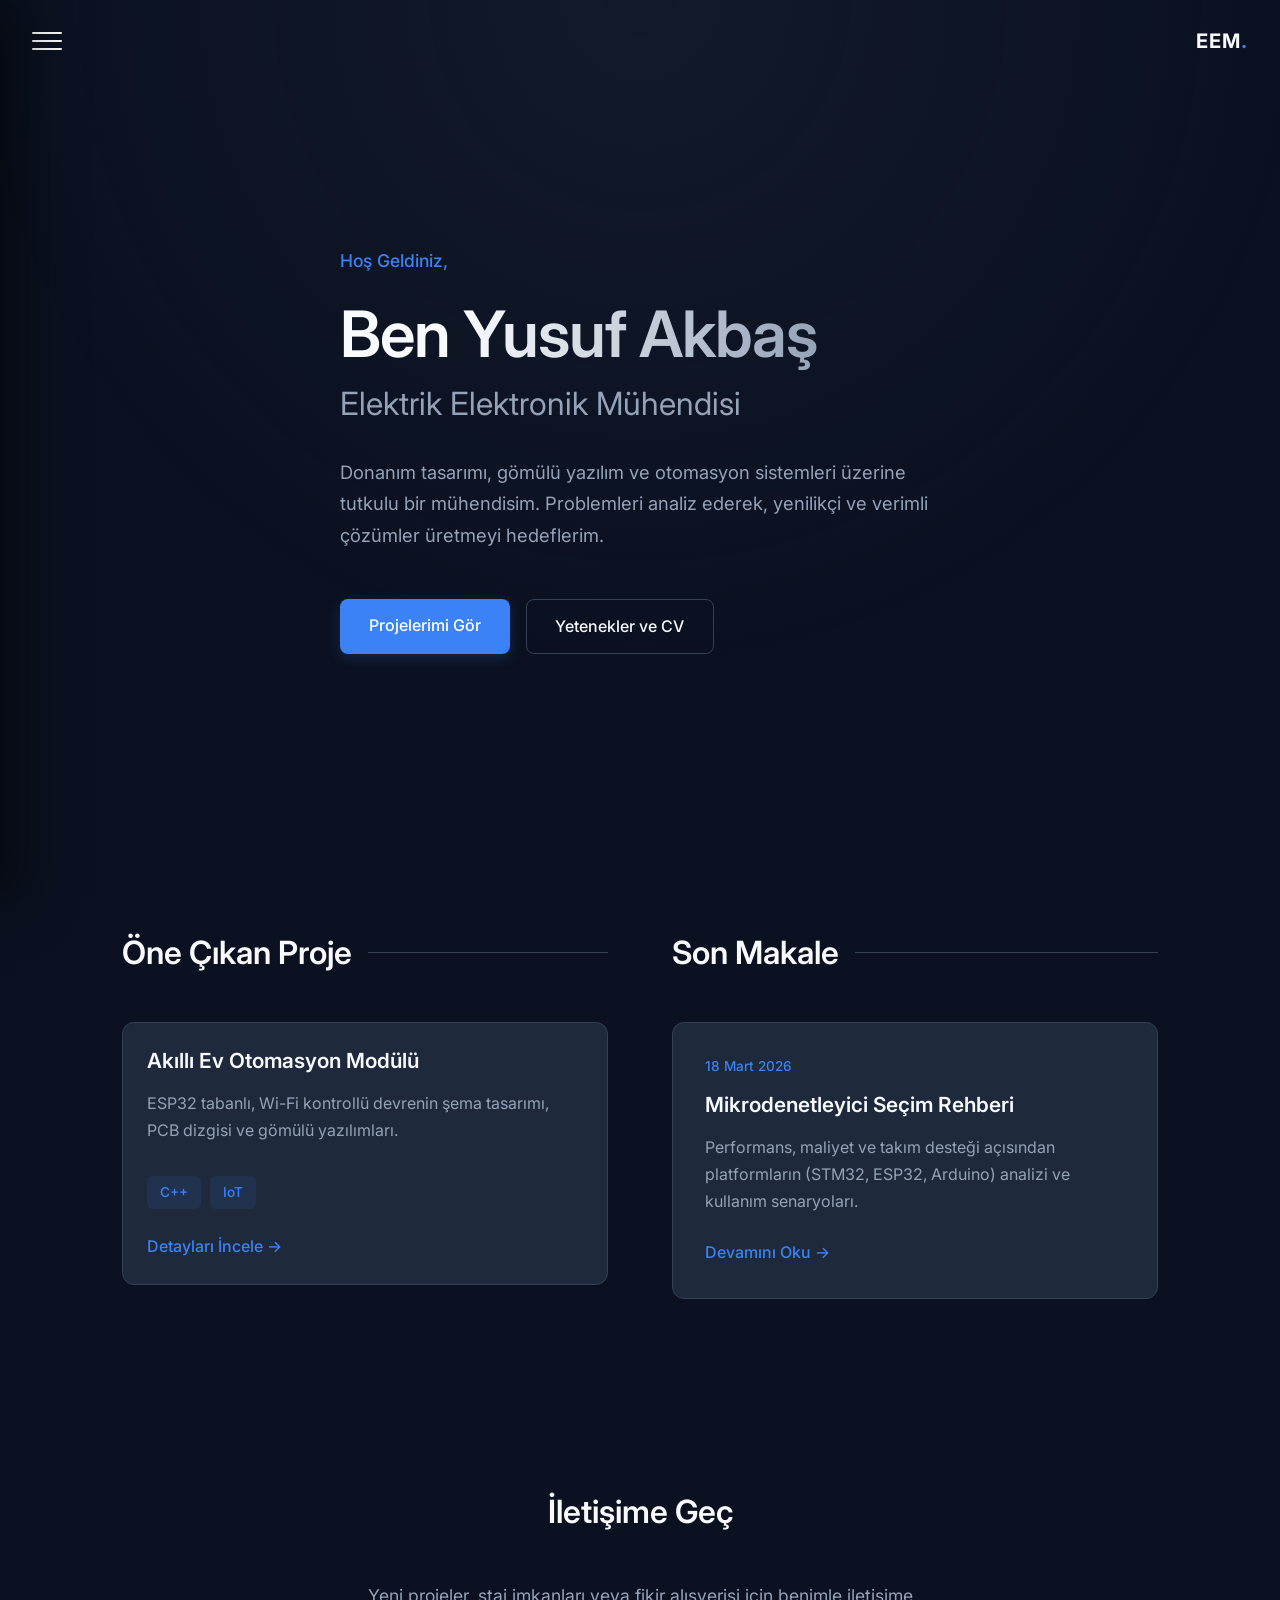
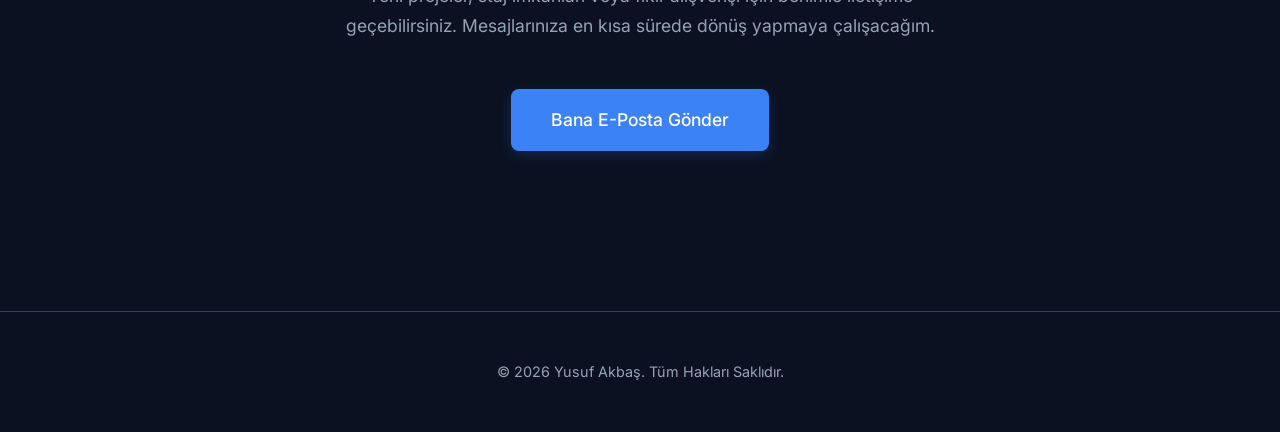
==== index.html @ f1ca189b "ilk adim atildi" ====
<!DOCTYPE html>
<html lang="tr">
<head>
    <meta charset="UTF-8">
    <meta name="viewport" content="width=device-width, initial-scale=1.0">
    <title>Yusuf Akbaş | Profesyonel Portfolyo</title>
    <meta name="description" content="Yusuf Akbaş Elektrik Elektronik Mühendisliği portfolyosu. Deneyimler, projeler ve makaleler.">
    <!-- Google Fonts -->
    <link rel="preconnect" href="https://fonts.googleapis.com">
    <link rel="preconnect" href="https://fonts.gstatic.com" crossorigin>
    <link href="https://fonts.googleapis.com/css2?family=Inter:wght@300;400;500;600;700&display=swap" rel="stylesheet">
    <link rel="stylesheet" href="style.css">
    <link rel="stylesheet" href="https://cdnjs.cloudflare.com/ajax/libs/font-awesome/6.4.0/css/all.min.css">
</head>
<body>
    <div class="background-overlay"></div>
    
    <header class="header">
        <div class="menu-toggle" id="menuToggle" aria-label="Menüyü Aç">
            <span class="line"></span>
            <span class="line"></span>
            <span class="line"></span>
        </div>
        <div class="logo"><a href="index.html" style="color:var(--text-primary);">EEM<span>.</span></a></div>
    </header>

    <nav class="sidebar" id="sidebar">
        <div class="sidebar-header">
            <h2>Menü</h2>
            <button class="close-btn" id="closeBtn">&times;</button>
        </div>
        <ul class="sidebar-links">
            <li><a href="index.html" class="active"><i class="fa-solid fa-house fa-fw"></i> Ana Sayfa</a></li>
            <li><a href="experience.html"><i class="fa-solid fa-user-tie fa-fw"></i> Deneyim & Yetenekler</a></li>
            
            <li class="has-submenu">
                <a href="#" class="submenu-toggle"><i class="fa-solid fa-microchip fa-fw"></i> Projeler <i class="fa-solid fa-chevron-down arrow"></i></a>
                <ul class="submenu">
                    <li><a href="projects.html?category=all">Tüm Projeler</a></li>
                    <li><a href="projects.html?category=iot">IoT Sistemleri</a></li>
                    <li><a href="projects.html?category=arduino">Arduino</a></li>
                    <li><a href="projects.html?category=stm32">STM32</a></li>
                    <li><a href="projects.html?category=rp">Raspberry Pi</a></li>
                </ul>
            </li>
            
            <li class="has-submenu">
                <a href="#" class="submenu-toggle"><i class="fa-solid fa-book-open fa-fw"></i> Öğretici Çalışmalar <i class="fa-solid fa-chevron-down arrow"></i></a>
                <ul class="submenu">
                    <li><a href="tutorials.html?category=all">Tüm Konular</a></li>
                    <li><a href="tutorials.html?category=temel">Temel Elektronik</a></li>
                    <li><a href="tutorials.html?category=ileri">İleri Gömülü Sistemler</a></li>
                    <li><a href="tutorials.html?category=yazilim">Mühendislik Yazılımları</a></li>
                </ul>
            </li>

            <li><a href="blog.html"><i class="fa-solid fa-pen-nib fa-fw"></i> Makaleler</a></li>
            <li><a href="#contact"><i class="fa-solid fa-envelope fa-fw"></i> İletişim</a></li>
        </ul>
        <div class="sidebar-footer">
            <a href="#"><i class="fa-brands fa-linkedin fa-lg"></i> LinkedIn</a>
            <a href="#"><i class="fa-brands fa-github fa-lg"></i> GitHub</a>
        </div>
    </nav>
    <div class="overlay" id="overlay"></div>

    <main class="main-content">
        <section id="about" class="section hero-section fade-in">
            <div class="container">
                <p class="greeting">Hoş Geldiniz,</p>
                <h1 class="name">Ben <span class="highlight">Yusuf Akbaş</span></h1>
                <h2 class="role">Elektrik Elektronik Mühendisi</h2>
                <p class="bio">
                    Donanım tasarımı, gömülü yazılım ve otomasyon sistemleri üzerine tutkulu bir mühendisim. Problemleri analiz ederek, yenilikçi ve verimli çözümler üretmeyi hedeflerim.
                </p>
                <div class="cta-buttons">
                    <a href="projects.html" class="btn btn-primary">Projelerimi Gör</a>
                    <a href="experience.html" class="btn btn-secondary">Yetenekler ve CV</a>
                </div>
            </div>
        </section>

        <section id="highlights" class="section fade-in" style="padding-top:2rem;">
            <div class="container">
                <div class="two-cols">
                    <div>
                        <h2 class="section-title">Öne Çıkan Proje</h2>
                        <article class="project-card">
                            <div class="project-content">
                                <h3>Akıllı Ev Otomasyon Modülü</h3>
                                <p>ESP32 tabanlı, Wi-Fi kontrollü devrenin şema tasarımı, PCB dizgisi ve gömülü yazılımları.</p>
                                <div class="skill-tags">
                                    <span>C++</span>
                                    <span>IoT</span>
                                </div>
                                <a href="projects.html?category=iot" class="btn btn-secondary" style="margin-top: 1.5rem; border:none; padding:0; color:var(--accent-primary);">Detayları İncele &rarr;</a>
                            </div>
                        </article>
                    </div>
                    
                    <div>
                        <h2 class="section-title">Son Makale</h2>
                        <article class="blog-card">
                            <span class="date">18 Mart 2026</span>
                            <h3><a href="blog.html">Mikrodenetleyici Seçim Rehberi</a></h3>
                            <p>Performans, maliyet ve takım desteği açısından platformların (STM32, ESP32, Arduino) analizi ve kullanım senaryoları.</p>
                            <a href="blog.html" class="btn btn-secondary" style="margin-top: 1.5rem; border:none; padding:0; color:var(--accent-primary);">Devamını Oku &rarr;</a>
                        </article>
                    </div>
                </div>
            </div>
        </section>

        <section id="contact" class="section fade-in">
            <div class="container text-center">
                <h2 class="section-title" style="justify-content: center;">İletişime Geç</h2>
                <p class="contact-desc">Yeni projeler, staj imkanları veya fikir alışverişi için benimle iletişime geçebilirsiniz. Mesajlarınıza en kısa sürede dönüş yapmaya çalışacağım.</p>
                <a href="mailto:ornek@mail.com" class="btn btn-primary contact-btn">Bana E-Posta Gönder</a>
            </div>
        </section>
    </main>

    <footer class="footer">
        <div class="container">
            <p>&copy; 2026 Yusuf Akbaş. Tüm Hakları Saklıdır.</p>
        </div>
    </footer>

    <script src="script.js"></script>
</body>
</html>
---- style.css ----
:root {
    /* Professional Deep Navy / Slate Variables */
    --bg-main: #0B1120;
    --bg-surface: #1E293B;
    --bg-hover: #334155;
    
    --text-primary: #F8FAFC;
    --text-secondary: #94A3B8;
    
    --accent-primary: #3B82F6;
    --accent-hover: #60A5FA;
    --accent-glow: rgba(59, 130, 246, 0.2);
    
    --border-color: #334155;
    --border-light: #475569;
    
    --font-main: 'Inter', sans-serif;
    
    --transition-smooth: 0.4s cubic-bezier(0.4, 0, 0.2, 1);
    --transition-fast: 0.2s ease-in-out;
}

* {
    margin: 0;
    padding: 0;
    box-sizing: border-box;
}

html {
    scroll-behavior: smooth;
    font-size: 16px;
}

body {
    background-color: var(--bg-main);
    color: var(--text-primary);
    font-family: var(--font-main);
    line-height: 1.7;
    overflow-x: hidden;
}

.background-overlay {
    position: fixed;
    top: 0; left: 0; width: 100vw; height: 100vh;
    background: radial-gradient(circle at top center, rgba(30, 41, 59, 0.4) 0%, transparent 60%);
    z-index: -1;
    pointer-events: none;
}

h1, h2, h3, h4 {
    color: var(--text-primary);
    line-height: 1.3;
    font-weight: 600;
}

a {
    color: var(--accent-primary);
    text-decoration: none;
    transition: color var(--transition-fast);
}

a:hover { color: var(--accent-hover); }

.container {
    max-width: 1100px;
    margin: 0 auto;
    padding: 0 2rem;
}

/* Header */
.header {
    position: fixed;
    top: 0; left: 0; width: 100%;
    padding: 1.5rem 2rem;
    display: flex; justify-content: space-between; align-items: center;
    z-index: 1000;
    background: transparent;
    transition: background var(--transition-smooth), backdrop-filter var(--transition-smooth);
}
.header.scrolled {
    background: rgba(11, 17, 32, 0.85);
    backdrop-filter: blur(10px);
    border-bottom: 1px solid var(--border-color);
}
.menu-toggle {
    display: flex; flex-direction: column; gap: 6px; cursor: pointer; z-index: 1001;
}
.menu-toggle .line {
    width: 30px; height: 2px;
    background-color: var(--text-primary);
    border-radius: 2px;
    transition: var(--transition-smooth);
}
.menu-toggle:hover .line { background-color: var(--accent-primary); }
.logo { font-size: 1.25rem; font-weight: 700; letter-spacing: 1px; }
.logo span { color: var(--accent-primary); }

/* Sidebar */
.sidebar {
    position: fixed; top: 0; left: -320px; width: 320px; height: 100vh;
    background-color: var(--bg-surface);
    border-right: 1px solid var(--border-color);
    z-index: 1002; padding: 2rem;
    display: flex; flex-direction: column;
    transition: transform var(--transition-smooth);
    box-shadow: 20px 0 50px rgba(0,0,0,0.5);
    overflow-y: auto;
}
.sidebar.active { transform: translateX(320px); }
.sidebar-header {
    display: flex; justify-content: space-between; align-items: center; margin-bottom: 3rem;
}
.close-btn {
    background: none; border: none; color: var(--text-secondary);
    font-size: 2.5rem; cursor: pointer; line-height: 1; transition: color var(--transition-fast);
}
.close-btn:hover { color: var(--accent-primary); }

.sidebar-links {
    list-style: none; display: flex; flex-direction: column; gap: 1.2rem; flex-grow: 1;
}
.sidebar-links > li > a {
    color: var(--text-secondary); font-size: 1.05rem; font-weight: 500; display: inline-flex; align-items: center; gap: 0.8rem;
    width: 100%;
}
.sidebar-links > li > a:hover, .sidebar-links > li > a.active { color: var(--text-primary); }

/* Sidebar Submenu */
.has-submenu { position: relative; }
.submenu-toggle { display: flex; justify-content: space-between; align-items: center; width: 100%; }
.submenu-toggle .arrow { font-size: 0.8rem; transition: transform var(--transition-fast); margin-left: auto; }
.has-submenu.open .submenu-toggle .arrow { transform: rotate(180deg); color: var(--accent-primary); }

.submenu {
    max-height: 0;
    overflow: hidden;
    transition: max-height var(--transition-smooth);
    padding-left: 2.2rem;
    list-style: none;
    display: flex;
    flex-direction: column;
    gap: 0.8rem;
    margin-top: 0.5rem;
}
.has-submenu.open .submenu { max-height: 600px; /* Safe arbitrary value */ }
.submenu li a {
    color: var(--text-secondary); font-size: 0.95rem; display: block;
}
.submenu li a:hover, .submenu li a.active { color: var(--accent-primary); }

.sidebar-footer {
    display: flex; gap: 1.5rem; padding-top: 2rem; border-top: 1px solid var(--border-color); margin-top: 2rem;
}
.sidebar-footer a { font-size: 0.95rem; color: var(--text-secondary); display: flex; align-items: center; gap: 0.5rem;}
.sidebar-footer a:hover { color: var(--text-primary); }

/* Overlay */
.overlay {
    position: fixed; top: 0; left: 0; width: 100vw; height: 100vh;
    background: rgba(0,0,0,0.6); backdrop-filter: blur(4px);
    z-index: 1001; opacity: 0; visibility: hidden; transition: var(--transition-smooth);
}
.overlay.active { opacity: 1; visibility: visible; }

/* Sections & Page Titles */
.section { padding: 6rem 0; }
.page-title { font-size: 3rem; margin-bottom: 0.5rem; }
.page-subtitle { color: var(--text-secondary); font-size: 1.1rem; margin-bottom: 3rem; max-width: 600px; }

.section-title {
    font-size: 2rem; margin-bottom: 3rem; display: flex; align-items: center; gap: 1rem;
}
.section-title::after {
    content: ''; height: 1px; flex-grow: 1; background: var(--border-color);
}

/* Hero Section */
.hero-section {
    min-height: 100vh; display: flex; align-items: center; padding-top: 6rem;
}
.greeting { color: var(--accent-primary); font-size: 1.1rem; margin-bottom: 1rem; font-weight: 500; }
.name { font-size: 4rem; margin-bottom: 0.5rem; letter-spacing: -1px; }
.highlight {
    color: transparent; background-clip: text; -webkit-background-clip: text;
    background-image: linear-gradient(90deg, var(--text-primary), var(--text-secondary));
}
.role { font-size: 2rem; color: var(--text-secondary); margin-bottom: 2rem; font-weight: 400; }
.bio { font-size: 1.15rem; color: var(--text-secondary); max-width: 600px; margin-bottom: 3rem; }

/* Buttons */
.cta-buttons { display: flex; gap: 1rem; }
.btn {
    padding: 0.8rem 1.8rem; border-radius: 8px; font-weight: 500; cursor: pointer;
    transition: var(--transition-fast); font-size: 1rem; display: inline-block;
}
.btn-primary {
    background: var(--accent-primary); color: #fff; box-shadow: 0 4px 14px var(--accent-glow);
}
.btn-primary:hover {
    background: var(--accent-hover); transform: translateY(-2px); color: #fff;
    box-shadow: 0 6px 20px rgba(59, 130, 246, 0.4);
}
.btn-secondary {
    background: transparent; color: var(--text-primary); border: 1px solid var(--border-color);
}
.btn-secondary:hover {
    border-color: var(--text-secondary); transform: translateY(-2px);
}

/* Nav Tabs */
.tabs-container {
    display: flex; gap: 0.8rem; margin-bottom: 3rem; flex-wrap: wrap;
}
.tab-btn {
    background: var(--bg-surface); color: var(--text-secondary);
    border: 1px solid var(--border-color); padding: 0.6rem 1.4rem;
    border-radius: 30px; cursor: pointer; font-size: 0.95rem; font-weight: 500;
    transition: var(--transition-fast); font-family: var(--font-main);
}
.tab-btn:hover { border-color: var(--accent-primary); color: var(--text-primary); }
.tab-btn.active {
    background: var(--accent-primary); color: #fff; border-color: var(--accent-primary);
}

/* Filtering */
.filter-item {
    transition: opacity 0.3s ease, transform 0.3s ease;
}
.filter-item.hidden {
    display: none !important;
}

/* Data Table (Tutorials) */
.table-responsive { overflow-x: auto; margin-top: 1rem; border-radius: 12px; border: 1px solid var(--border-color); }
.data-table {
    width: 100%; border-collapse: collapse; background: var(--bg-surface);
}
.data-table th, .data-table td {
    padding: 1.2rem 1.5rem; text-align: left; border-bottom: 1px solid var(--border-color);
}
.data-table th {
    background: var(--bg-main); color: var(--text-secondary); font-weight: 600; font-size: 0.85rem;
    text-transform: uppercase; letter-spacing: 0.05em;
}
.data-table tr:last-child td { border-bottom: none; }
.data-table tr:hover { background: var(--bg-hover); }
.item-title { font-weight: 600; color: var(--text-primary); }
.badge {
    background: rgba(59, 130, 246, 0.1); color: var(--accent-primary);
    padding: 0.3rem 0.8rem; border-radius: 20px; font-size: 0.8rem; font-weight: 500;
    border: 1px solid rgba(59, 130, 246, 0.2); white-space: nowrap;
}
.status {
    font-size: 0.85rem; font-weight: 600; padding: 0.3rem 0.8rem; border-radius: 20px; white-space: nowrap;
}
.status.complete { background: rgba(16, 185, 129, 0.1); color: #10B981; }
.status.ongoing { background: rgba(245, 158, 11, 0.1); color: #F59E0B; }
.view-btn {
    color: var(--text-secondary); transition: color var(--transition-fast); display: flex; align-items: center; justify-content: center; width: 32px; height: 32px; border-radius: 50%; background: rgba(255,255,255,0.05);
}
.view-btn:hover { color: var(--accent-primary); background: rgba(59,130,246,0.1); }

/* Projects Grid */
.projects-grid, .blog-grid {
    display: grid; grid-template-columns: repeat(auto-fill, minmax(340px, 1fr)); gap: 2rem; margin-top: 1rem;
}
.project-card, .blog-card, .edu-card {
    background: var(--bg-surface); border: 1px solid var(--border-color);
    border-radius: 12px; transition: var(--transition-smooth); overflow: hidden;
}
.blog-card, .edu-card { padding: 2rem; }
.project-card { padding: 0; }
.project-image { width: 100%; height: 200px; background-color: var(--bg-main); border-bottom: 1px solid var(--border-color); display: flex; align-items: center; justify-content: center; }
.project-image img { width: 100%; height: 100%; object-fit: cover; }
.project-content { padding: 1.5rem; }
.project-card:hover, .blog-card:hover, .edu-card:hover {
    transform: translateY(-5px); border-color: var(--border-light);
    box-shadow: 0 10px 30px rgba(0,0,0,0.3);
}
.project-content h3 { font-size: 1.3rem; margin-bottom: 1rem; }
.project-content p { color: var(--text-secondary); margin-bottom: 2rem; }
.skill-tags { display: flex; flex-wrap: wrap; gap: 0.6rem; }
.skill-tags span {
    background: rgba(59, 130, 246, 0.1); color: var(--accent-primary);
    padding: 0.3rem 0.8rem; border-radius: 6px; font-size: 0.85rem; font-weight: 500;
}
.blog-card .date { display: block; font-size: 0.85rem; color: var(--accent-primary); margin-bottom: 0.8rem; font-weight: 500; }
.blog-card h3 { margin-bottom: 1rem; font-size: 1.3rem; }
.blog-card h3 a { color: var(--text-primary); }
.blog-card h3 a:hover { color: var(--accent-primary); }
.blog-card p { color: var(--text-secondary); }

/* Timeline (Experience) */
.timeline { position: relative; padding-left: 2rem; display: flex; flex-direction: column; gap: 3rem; margin-top: 2rem; }
.timeline::before {
    content: ''; position: absolute; left: 0; top: 0; height: 100%; width: 2px; background: var(--border-color);
}
.timeline-item { position: relative; }
.timeline-dot {
    position: absolute; left: -2.35rem; top: 0.3rem; width: 14px; height: 14px;
    border-radius: 50%; background: var(--bg-main); border: 2px solid var(--accent-primary);
}
.timeline-date { font-size: 0.9rem; color: var(--accent-primary); margin-bottom: 0.5rem; font-weight: 600; }
.timeline-content h3 { font-size: 1.3rem; margin-bottom: 0.2rem; }
.timeline-content h4 { font-size: 1rem; color: var(--text-secondary); font-weight: 400; margin-bottom: 1rem; }
.timeline-content p { color: var(--text-secondary); font-size: 1rem; }

/* 2 Column Layout (Educ & Skills) */
.two-cols { display: grid; grid-template-columns: 1fr 1fr; gap: 4rem; }
.edu-card h3 { font-size: 1.2rem; margin-bottom: 0.5rem; }
.uni-name { color: var(--text-secondary); margin-bottom: 1rem; }
.edu-date { font-size: 0.9rem; color: var(--accent-primary); margin-bottom: 0.5rem; font-weight: 500; }
.skill-category { margin-bottom: 2rem; }
.skill-category h3 { font-size: 1.1rem; margin-bottom: 1rem; color: var(--text-primary); }

/* Contact Specific */
.text-center { text-align: center; }
.text-center .section-title::after { display: none; }
.contact-desc {
    max-width: 600px; margin: 0 auto 3rem auto; color: var(--text-secondary); font-size: 1.1rem;
}
.contact-btn { padding: 1rem 2.5rem; font-size: 1.1rem; }

/* Footer */
.footer { text-align: center; padding: 3rem 0; border-top: 1px solid var(--border-color); color: var(--text-secondary); font-size: 0.9rem; margin-top: 4rem;}

/* Animations */
.fade-in {
    opacity: 0; transform: translateY(40px);
    transition: opacity 0.8s cubic-bezier(0.4, 0, 0.2, 1), transform 0.8s cubic-bezier(0.4, 0, 0.2, 1);
}
.fade-in.appear { opacity: 1; transform: translateY(0); }

@media (max-width: 768px) {
    .name { font-size: 3rem; }
    .role { font-size: 1.5rem; }
    .two-cols { grid-template-columns: 1fr; gap: 3rem; }
    section { padding: 5rem 0; }
    .sidebar { width: 280px; left: -280px; }
    .sidebar.active { transform: translateX(280px); }
    .page-title { font-size: 2.2rem; }
}
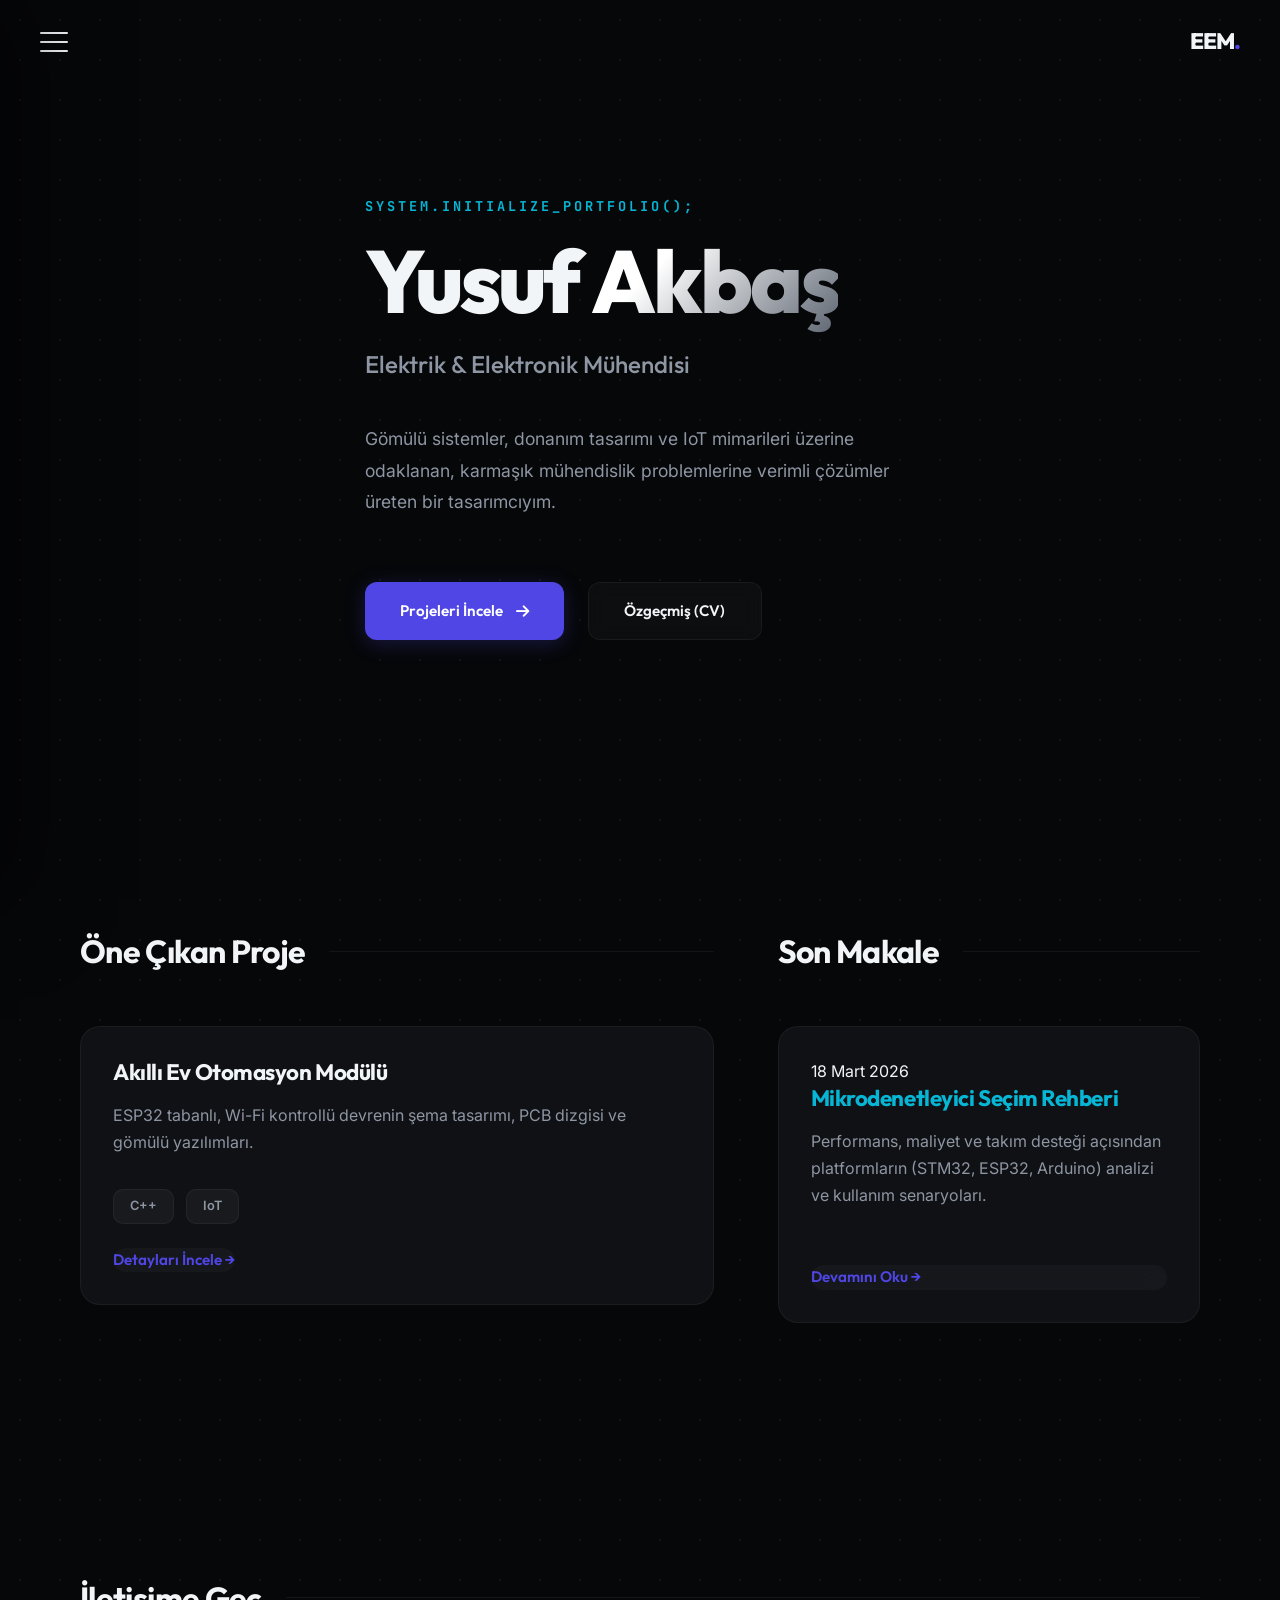
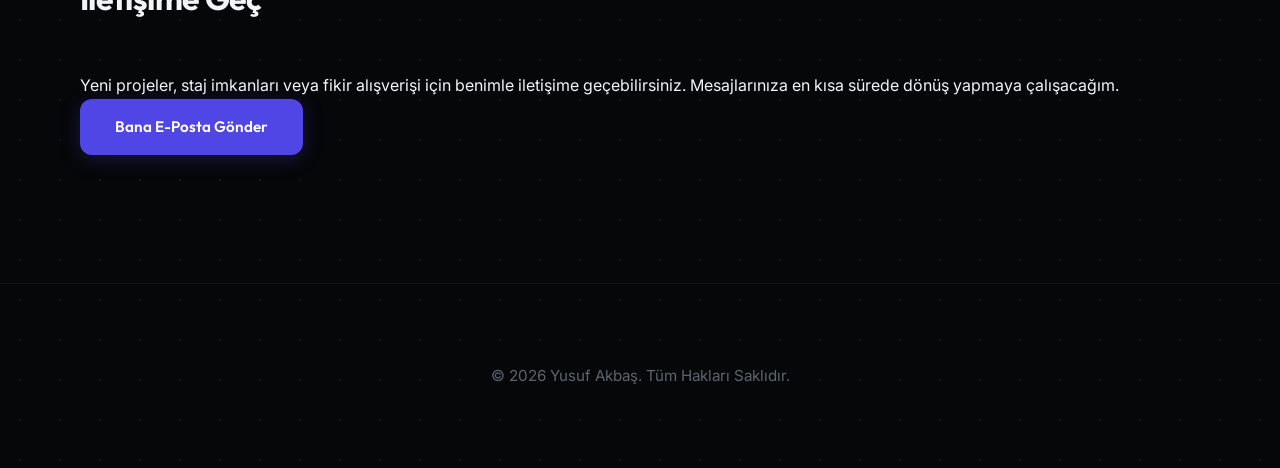
==== commit b3241423: "premium engineering" ====
--- a/index.html
+++ b/index.html
@@ -5,10 +5,17 @@
     <meta name="viewport" content="width=device-width, initial-scale=1.0">
     <title>Yusuf Akbaş | Profesyonel Portfolyo</title>
     <meta name="description" content="Yusuf Akbaş Elektrik Elektronik Mühendisliği portfolyosu. Deneyimler, projeler ve makaleler.">
+    <meta name="keywords" content="Yusuf Akbaş, Elektrik Elektronik Mühendisi, EEM, Gömülü Sistemler, STM32, Arduino, Altium, PCB Tasarımı, IoT, Robotik">
+    <meta name="author" content="Yusuf Akbaş">
+    <!-- Sosyal Medya & SEO -->
+    <meta property="og:title" content="Yusuf Akbaş | Profesyonel Portfolyo">
+    <meta property="og:description" content="Elektrik Elektronik Mühendisliği portfolyosu, projeler ve dijital mağaza.">
+    <meta property="og:type" content="website">
+    <meta property="og:url" content="https://Ysfakbs9.github.io/">
     <!-- Google Fonts -->
     <link rel="preconnect" href="https://fonts.googleapis.com">
     <link rel="preconnect" href="https://fonts.gstatic.com" crossorigin>
-    <link href="https://fonts.googleapis.com/css2?family=Inter:wght@300;400;500;600;700&display=swap" rel="stylesheet">
+    <link href="https://fonts.googleapis.com/css2?family=Inter:wght@300;400;500;600;700&family=Outfit:wght@400;600;700&family=JetBrains+Mono:wght@400;700&display=swap" rel="stylesheet">
     <link rel="stylesheet" href="style.css">
     <link rel="stylesheet" href="https://cdnjs.cloudflare.com/ajax/libs/font-awesome/6.4.0/css/all.min.css">
 </head>
@@ -55,6 +62,7 @@
             </li>
 
             <li><a href="blog.html"><i class="fa-solid fa-pen-nib fa-fw"></i> Makaleler</a></li>
+            <li><a href="shop.html"><i class="fa-solid fa-cart-shopping fa-fw"></i> Dijital Mağaza</a></li>
             <li><a href="#contact"><i class="fa-solid fa-envelope fa-fw"></i> İletişim</a></li>
         </ul>
         <div class="sidebar-footer">
@@ -65,22 +73,22 @@
     <div class="overlay" id="overlay"></div>
 
     <main class="main-content">
-        <section id="about" class="section hero-section fade-in">
+        <section id="about" class="section hero-section">
             <div class="container">
-                <p class="greeting">Hoş Geldiniz,</p>
-                <h1 class="name">Ben <span class="highlight">Yusuf Akbaş</span></h1>
-                <h2 class="role">Elektrik Elektronik Mühendisi</h2>
-                <p class="bio">
-                    Donanım tasarımı, gömülü yazılım ve otomasyon sistemleri üzerine tutkulu bir mühendisim. Problemleri analiz ederek, yenilikçi ve verimli çözümler üretmeyi hedeflerim.
+                <p class="greeting" data-reveal>SYSTEM.INITIALIZE_PORTFOLIO();</p>
+                <h1 class="name" data-reveal>Yusuf <span class="highlight">Akbaş</span></h1>
+                <p class="role" data-reveal>Elektrik & Elektronik Mühendisi</p>
+                <p class="bio" data-reveal>
+                    Gömülü sistemler, donanım tasarımı ve IoT mimarileri üzerine odaklanan, karmaşık mühendislik problemlerine verimli çözümler üreten bir tasarımcıyım.
                 </p>
-                <div class="cta-buttons">
-                    <a href="projects.html" class="btn btn-primary">Projelerimi Gör</a>
-                    <a href="experience.html" class="btn btn-secondary">Yetenekler ve CV</a>
+                <div class="cta-buttons" data-reveal>
+                    <a href="projects.html" class="btn btn-primary">Projeleri İncele <i class="fa-solid fa-arrow-right"></i></a>
+                    <a href="experience.html" class="btn btn-secondary">Özgeçmiş (CV)</a>
                 </div>
             </div>
         </section>
 
-        <section id="highlights" class="section fade-in" style="padding-top:2rem;">
+        <section id="highlights" class="section" style="padding-top:2rem;">
             <div class="container">
                 <div class="two-cols">
                     <div>
@@ -111,7 +119,7 @@
             </div>
         </section>
 
-        <section id="contact" class="section fade-in">
+        <section id="contact" class="section">
             <div class="container text-center">
                 <h2 class="section-title" style="justify-content: center;">İletişime Geç</h2>
                 <p class="contact-desc">Yeni projeler, staj imkanları veya fikir alışverişi için benimle iletişime geçebilirsiniz. Mesajlarınıza en kısa sürede dönüş yapmaya çalışacağım.</p>
--- a/style.css
+++ b/style.css
@@ -1,23 +1,26 @@
 :root {
-    /* Professional Deep Navy / Slate Variables */
-    --bg-main: #0B1120;
-    --bg-surface: #1E293B;
-    --bg-hover: #334155;
-    
-    --text-primary: #F8FAFC;
-    --text-secondary: #94A3B8;
-    
-    --accent-primary: #3B82F6;
-    --accent-hover: #60A5FA;
-    --accent-glow: rgba(59, 130, 246, 0.2);
-    
-    --border-color: #334155;
-    --border-light: #475569;
-    
-    --font-main: 'Inter', sans-serif;
-    
-    --transition-smooth: 0.4s cubic-bezier(0.4, 0, 0.2, 1);
-    --transition-fast: 0.2s ease-in-out;
+    /* Premium Modern Engineering Slate & Sapphire Palette */
+    --bg-main: #060709;        /* Inky Charcoal */
+    --bg-surface: #0f1115;     /* Deep Slate */
+    --bg-glass: rgba(15, 17, 21, 0.7);
+    
+    --text-primary: #f2f5f8;   /* Clean white-blue */
+    --text-secondary: #8e96a3; /* Soft slate gray */
+    --text-muted: #5c6470;
+    
+    --accent-primary: #4f46e5; /* Sophisticated Indigo */
+    --accent-secondary: #06b6d4; /* Sapphire Cyan */
+    --accent-glow: rgba(79, 70, 229, 0.25);
+    
+    --border-subtle: rgba(255, 255, 255, 0.05);
+    --border-active: rgba(255, 255, 255, 0.12);
+    
+    --font-heading: 'Outfit', sans-serif;
+    --font-body: 'Inter', sans-serif;
+    --font-mono: 'JetBrains Mono', monospace;
+    
+    --transition-premium: 0.5s cubic-bezier(0.16, 1, 0.3, 1);
+    --transition-fast: 0.2s ease;
 }
 
 * {
@@ -29,314 +32,283 @@
 html {
     scroll-behavior: smooth;
     font-size: 16px;
+    background-color: var(--bg-main);
 }
 
 body {
     background-color: var(--bg-main);
     color: var(--text-primary);
-    font-family: var(--font-main);
-    line-height: 1.7;
+    font-family: var(--font-body);
+    line-height: 1.6;
     overflow-x: hidden;
+    /* Dot pattern background - Engineering paper feel */
+    background-image: radial-gradient(rgba(255, 255, 255, 0.05) 1px, transparent 0);
+    background-size: 40px 40px;
 }
 
 .background-overlay {
     position: fixed;
     top: 0; left: 0; width: 100vw; height: 100vh;
-    background: radial-gradient(circle at top center, rgba(30, 41, 59, 0.4) 0%, transparent 60%);
+    background: radial-gradient(circle at 50% -10%, rgba(79, 70, 229, 0.12) 0%, transparent 70%);
     z-index: -1;
     pointer-events: none;
 }
 
 h1, h2, h3, h4 {
     color: var(--text-primary);
-    line-height: 1.3;
-    font-weight: 600;
+    font-family: var(--font-heading);
+    font-weight: 700;
+    letter-spacing: -0.02em;
+    line-height: 1.2;
 }
 
 a {
-    color: var(--accent-primary);
+    color: var(--accent-secondary);
     text-decoration: none;
     transition: color var(--transition-fast);
 }
 
-a:hover { color: var(--accent-hover); }
+a:hover { color: var(--accent-primary); }
 
 .container {
-    max-width: 1100px;
+    max-width: 1200px;
     margin: 0 auto;
-    padding: 0 2rem;
+    padding: 0 2.5rem;
 }
 
 /* Header */
 .header {
     position: fixed;
     top: 0; left: 0; width: 100%;
-    padding: 1.5rem 2rem;
+    padding: 1.5rem 2.5rem;
     display: flex; justify-content: space-between; align-items: center;
     z-index: 1000;
     background: transparent;
-    transition: background var(--transition-smooth), backdrop-filter var(--transition-smooth);
+    transition: background var(--transition-premium), backdrop-filter var(--transition-premium);
 }
 .header.scrolled {
-    background: rgba(11, 17, 32, 0.85);
-    backdrop-filter: blur(10px);
-    border-bottom: 1px solid var(--border-color);
+    background: rgba(6, 7, 9, 0.8);
+    backdrop-filter: blur(12px);
+    border-bottom: 1px solid var(--border-subtle);
 }
 .menu-toggle {
-    display: flex; flex-direction: column; gap: 6px; cursor: pointer; z-index: 1001;
+    display: flex; flex-direction: column; gap: 7px; cursor: pointer; z-index: 1001;
 }
 .menu-toggle .line {
-    width: 30px; height: 2px;
+    width: 28px; height: 2px;
     background-color: var(--text-primary);
-    border-radius: 2px;
-    transition: var(--transition-smooth);
-}
-.menu-toggle:hover .line { background-color: var(--accent-primary); }
-.logo { font-size: 1.25rem; font-weight: 700; letter-spacing: 1px; }
+    border-radius: 4px;
+    transition: var(--transition-premium);
+}
+.menu-toggle:hover .line { background-color: var(--accent-secondary); }
+.logo { font-size: 1.4rem; font-weight: 800; font-family: var(--font-heading); letter-spacing: -1px; }
 .logo span { color: var(--accent-primary); }
 
 /* Sidebar */
 .sidebar {
     position: fixed; top: 0; left: -320px; width: 320px; height: 100vh;
-    background-color: var(--bg-surface);
-    border-right: 1px solid var(--border-color);
-    z-index: 1002; padding: 2rem;
+    background-color: var(--bg-glass);
+    backdrop-filter: blur(25px);
+    border-right: 1px solid var(--border-subtle);
+    z-index: 1002; padding: 3rem 2.5rem;
     display: flex; flex-direction: column;
-    transition: transform var(--transition-smooth);
-    box-shadow: 20px 0 50px rgba(0,0,0,0.5);
-    overflow-y: auto;
+    transition: transform var(--transition-premium);
+    box-shadow: 20px 0 80px rgba(0,0,0,0.6);
 }
 .sidebar.active { transform: translateX(320px); }
 .sidebar-header {
-    display: flex; justify-content: space-between; align-items: center; margin-bottom: 3rem;
+    display: flex; justify-content: space-between; align-items: center; margin-bottom: 4rem;
 }
 .close-btn {
-    background: none; border: none; color: var(--text-secondary);
+    background: none; border: none; color: var(--text-muted);
     font-size: 2.5rem; cursor: pointer; line-height: 1; transition: color var(--transition-fast);
 }
-.close-btn:hover { color: var(--accent-primary); }
+.close-btn:hover { color: var(--text-primary); }
 
 .sidebar-links {
-    list-style: none; display: flex; flex-direction: column; gap: 1.2rem; flex-grow: 1;
+    list-style: none; display: flex; flex-direction: column; gap: 1rem; flex-grow: 1;
 }
 .sidebar-links > li > a {
-    color: var(--text-secondary); font-size: 1.05rem; font-weight: 500; display: inline-flex; align-items: center; gap: 0.8rem;
-    width: 100%;
-}
-.sidebar-links > li > a:hover, .sidebar-links > li > a.active { color: var(--text-primary); }
+    color: var(--text-secondary); font-size: 1.05rem; font-weight: 500; display: inline-flex; align-items: center; gap: 1rem;
+    width: 100%; transition: var(--transition-fast);
+    padding: 0.5rem 0;
+}
+.sidebar-links > li > a:hover, .sidebar-links > li > a.active { color: var(--text-primary); transform: translateX(5px); }
 
 /* Sidebar Submenu */
 .has-submenu { position: relative; }
 .submenu-toggle { display: flex; justify-content: space-between; align-items: center; width: 100%; }
-.submenu-toggle .arrow { font-size: 0.8rem; transition: transform var(--transition-fast); margin-left: auto; }
-.has-submenu.open .submenu-toggle .arrow { transform: rotate(180deg); color: var(--accent-primary); }
+.submenu-toggle .arrow { font-size: 0.7rem; color: var(--text-muted); transition: transform var(--transition-fast); margin-left: auto; }
+.has-submenu.open .submenu-toggle .arrow { transform: rotate(180deg); color: var(--accent-secondary); }
 
 .submenu {
     max-height: 0;
     overflow: hidden;
-    transition: max-height var(--transition-smooth);
+    transition: max-height var(--transition-premium);
     padding-left: 2.2rem;
     list-style: none;
     display: flex;
     flex-direction: column;
-    gap: 0.8rem;
-    margin-top: 0.5rem;
-}
-.has-submenu.open .submenu { max-height: 600px; /* Safe arbitrary value */ }
+    gap: 0.6rem;
+    margin-top: 0.3rem;
+}
+.has-submenu.open .submenu { max-height: 600px; }
 .submenu li a {
-    color: var(--text-secondary); font-size: 0.95rem; display: block;
-}
-.submenu li a:hover, .submenu li a.active { color: var(--accent-primary); }
+    color: var(--text-muted); font-size: 0.9rem; display: block; transition: var(--transition-fast);
+}
+.submenu li a:hover, .submenu li a.active { color: var(--accent-secondary); transform: translateX(3px); }
 
 .sidebar-footer {
-    display: flex; gap: 1.5rem; padding-top: 2rem; border-top: 1px solid var(--border-color); margin-top: 2rem;
-}
-.sidebar-footer a { font-size: 0.95rem; color: var(--text-secondary); display: flex; align-items: center; gap: 0.5rem;}
+    display: flex; gap: 1.5rem; padding-top: 2rem; border-top: 1px solid var(--border-subtle); margin-top: 2rem;
+}
+.sidebar-footer a { font-size: 0.9rem; color: var(--text-muted); display: flex; align-items: center; gap: 0.5rem;}
 .sidebar-footer a:hover { color: var(--text-primary); }
 
 /* Overlay */
 .overlay {
     position: fixed; top: 0; left: 0; width: 100vw; height: 100vh;
-    background: rgba(0,0,0,0.6); backdrop-filter: blur(4px);
-    z-index: 1001; opacity: 0; visibility: hidden; transition: var(--transition-smooth);
+    background: rgba(0,0,0,0.4); backdrop-filter: blur(8px);
+    z-index: 1001; opacity: 0; visibility: hidden; transition: var(--transition-premium);
 }
 .overlay.active { opacity: 1; visibility: visible; }
 
 /* Sections & Page Titles */
-.section { padding: 6rem 0; }
-.page-title { font-size: 3rem; margin-bottom: 0.5rem; }
-.page-subtitle { color: var(--text-secondary); font-size: 1.1rem; margin-bottom: 3rem; max-width: 600px; }
+.section { padding: 8rem 0; }
+.page-title { font-size: 3.5rem; margin-bottom: 0.75rem; font-weight: 800; letter-spacing: -2px; }
+.page-subtitle { color: var(--text-secondary); font-size: 1.15rem; margin-bottom: 4rem; max-width: 650px; line-height: 1.8; }
 
 .section-title {
-    font-size: 2rem; margin-bottom: 3rem; display: flex; align-items: center; gap: 1rem;
+    font-size: 2rem; margin-bottom: 3.5rem; display: flex; align-items: center; gap: 1.5rem;
 }
 .section-title::after {
-    content: ''; height: 1px; flex-grow: 1; background: var(--border-color);
+    content: ''; height: 1px; flex-grow: 1; background: var(--border-subtle);
 }
 
 /* Hero Section */
 .hero-section {
-    min-height: 100vh; display: flex; align-items: center; padding-top: 6rem;
-}
-.greeting { color: var(--accent-primary); font-size: 1.1rem; margin-bottom: 1rem; font-weight: 500; }
-.name { font-size: 4rem; margin-bottom: 0.5rem; letter-spacing: -1px; }
+    min-height: 100vh; display: flex; align-items: center; padding-top: 4rem;
+}
+.greeting { 
+    color: var(--accent-secondary); 
+    font-family: var(--font-mono); 
+    font-size: 0.85rem; margin-bottom: 1.5rem; 
+    letter-spacing: 3px;
+    text-transform: uppercase;
+    font-weight: 700;
+}
+.name { font-size: 5.5rem; font-weight: 800; line-height: 0.9; margin-bottom: 1.5rem; letter-spacing: -3px; }
 .highlight {
     color: transparent; background-clip: text; -webkit-background-clip: text;
-    background-image: linear-gradient(90deg, var(--text-primary), var(--text-secondary));
-}
-.role { font-size: 2rem; color: var(--text-secondary); margin-bottom: 2rem; font-weight: 400; }
-.bio { font-size: 1.15rem; color: var(--text-secondary); max-width: 600px; margin-bottom: 3rem; }
+    background-image: linear-gradient(135deg, #fff 30%, var(--text-muted) 100%);
+}
+.role { font-size: 1.5rem; color: var(--text-secondary); margin-bottom: 2.5rem; font-weight: 500; font-family: var(--font-heading); }
+.bio { font-size: 1.1rem; color: var(--text-secondary); max-width: 550px; margin-bottom: 4rem; line-height: 1.8; }
 
 /* Buttons */
-.cta-buttons { display: flex; gap: 1rem; }
+.cta-buttons { display: flex; gap: 1.5rem; }
 .btn {
-    padding: 0.8rem 1.8rem; border-radius: 8px; font-weight: 500; cursor: pointer;
-    transition: var(--transition-fast); font-size: 1rem; display: inline-block;
+    padding: 1rem 2.2rem; border-radius: 12px; font-weight: 600; cursor: pointer;
+    transition: var(--transition-premium); font-size: 0.95rem; display: inline-flex; align-items: center; gap: 0.8rem;
+    font-family: var(--font-heading);
 }
 .btn-primary {
-    background: var(--accent-primary); color: #fff; box-shadow: 0 4px 14px var(--accent-glow);
+    background: var(--accent-primary); color: #fff; box-shadow: 0 4px 20px var(--accent-glow);
 }
 .btn-primary:hover {
-    background: var(--accent-hover); transform: translateY(-2px); color: #fff;
-    box-shadow: 0 6px 20px rgba(59, 130, 246, 0.4);
+    background: #5d53ff; transform: translateY(-3px);
+    box-shadow: 0 8px 30px rgba(79, 70, 229, 0.4);
 }
 .btn-secondary {
-    background: transparent; color: var(--text-primary); border: 1px solid var(--border-color);
+    background: rgba(255, 255, 255, 0.03); color: var(--text-primary); border: 1px solid var(--border-subtle);
+    backdrop-filter: blur(10px);
 }
 .btn-secondary:hover {
-    border-color: var(--text-secondary); transform: translateY(-2px);
+    background: rgba(255, 255, 255, 0.08); border-color: var(--border-active); transform: translateY(-3px);
 }
 
 /* Nav Tabs */
 .tabs-container {
-    display: flex; gap: 0.8rem; margin-bottom: 3rem; flex-wrap: wrap;
+    display: flex; gap: 1rem; margin-bottom: 3.5rem; flex-wrap: wrap;
 }
 .tab-btn {
-    background: var(--bg-surface); color: var(--text-secondary);
-    border: 1px solid var(--border-color); padding: 0.6rem 1.4rem;
-    border-radius: 30px; cursor: pointer; font-size: 0.95rem; font-weight: 500;
-    transition: var(--transition-fast); font-family: var(--font-main);
-}
-.tab-btn:hover { border-color: var(--accent-primary); color: var(--text-primary); }
+    background: var(--bg-surface); color: var(--text-muted);
+    border: 1px solid var(--border-subtle); padding: 0.7rem 1.6rem;
+    border-radius: 12px; cursor: pointer; font-size: 0.9rem; font-weight: 600;
+    transition: var(--transition-fast); font-family: var(--font-heading);
+}
+.tab-btn:hover { border-color: var(--accent-secondary); color: var(--text-primary); }
 .tab-btn.active {
-    background: var(--accent-primary); color: #fff; border-color: var(--accent-primary);
-}
-
-/* Filtering */
-.filter-item {
-    transition: opacity 0.3s ease, transform 0.3s ease;
-}
-.filter-item.hidden {
-    display: none !important;
+    background: var(--accent-secondary); color: #000; border-color: var(--accent-secondary);
 }
 
 /* Data Table (Tutorials) */
-.table-responsive { overflow-x: auto; margin-top: 1rem; border-radius: 12px; border: 1px solid var(--border-color); }
-.data-table {
-    width: 100%; border-collapse: collapse; background: var(--bg-surface);
-}
-.data-table th, .data-table td {
-    padding: 1.2rem 1.5rem; text-align: left; border-bottom: 1px solid var(--border-color);
-}
-.data-table th {
-    background: var(--bg-main); color: var(--text-secondary); font-weight: 600; font-size: 0.85rem;
-    text-transform: uppercase; letter-spacing: 0.05em;
-}
-.data-table tr:last-child td { border-bottom: none; }
-.data-table tr:hover { background: var(--bg-hover); }
-.item-title { font-weight: 600; color: var(--text-primary); }
-.badge {
-    background: rgba(59, 130, 246, 0.1); color: var(--accent-primary);
-    padding: 0.3rem 0.8rem; border-radius: 20px; font-size: 0.8rem; font-weight: 500;
-    border: 1px solid rgba(59, 130, 246, 0.2); white-space: nowrap;
-}
-.status {
-    font-size: 0.85rem; font-weight: 600; padding: 0.3rem 0.8rem; border-radius: 20px; white-space: nowrap;
-}
-.status.complete { background: rgba(16, 185, 129, 0.1); color: #10B981; }
-.status.ongoing { background: rgba(245, 158, 11, 0.1); color: #F59E0B; }
-.view-btn {
-    color: var(--text-secondary); transition: color var(--transition-fast); display: flex; align-items: center; justify-content: center; width: 32px; height: 32px; border-radius: 50%; background: rgba(255,255,255,0.05);
-}
-.view-btn:hover { color: var(--accent-primary); background: rgba(59,130,246,0.1); }
-
-/* Projects Grid */
-.projects-grid, .blog-grid {
-    display: grid; grid-template-columns: repeat(auto-fill, minmax(340px, 1fr)); gap: 2rem; margin-top: 1rem;
-}
-.project-card, .blog-card, .edu-card {
-    background: var(--bg-surface); border: 1px solid var(--border-color);
-    border-radius: 12px; transition: var(--transition-smooth); overflow: hidden;
-}
-.blog-card, .edu-card { padding: 2rem; }
-.project-card { padding: 0; }
-.project-image { width: 100%; height: 200px; background-color: var(--bg-main); border-bottom: 1px solid var(--border-color); display: flex; align-items: center; justify-content: center; }
-.project-image img { width: 100%; height: 100%; object-fit: cover; }
-.project-content { padding: 1.5rem; }
-.project-card:hover, .blog-card:hover, .edu-card:hover {
-    transform: translateY(-5px); border-color: var(--border-light);
-    box-shadow: 0 10px 30px rgba(0,0,0,0.3);
-}
-.project-content h3 { font-size: 1.3rem; margin-bottom: 1rem; }
-.project-content p { color: var(--text-secondary); margin-bottom: 2rem; }
-.skill-tags { display: flex; flex-wrap: wrap; gap: 0.6rem; }
-.skill-tags span {
-    background: rgba(59, 130, 246, 0.1); color: var(--accent-primary);
-    padding: 0.3rem 0.8rem; border-radius: 6px; font-size: 0.85rem; font-weight: 500;
-}
-.blog-card .date { display: block; font-size: 0.85rem; color: var(--accent-primary); margin-bottom: 0.8rem; font-weight: 500; }
-.blog-card h3 { margin-bottom: 1rem; font-size: 1.3rem; }
-.blog-card h3 a { color: var(--text-primary); }
-.blog-card h3 a:hover { color: var(--accent-primary); }
-.blog-card p { color: var(--text-secondary); }
+.table-responsive { overflow-x: auto; border-radius: 20px; border: 1px solid var(--border-subtle); background: var(--bg-surface); box-shadow: 0 10px 40px rgba(0,0,0,0.3); }
+.data-table { width: 100%; border-collapse: collapse; }
+.data-table th, .data-table td { padding: 1.5rem 2rem; text-align: left; border-bottom: 1px solid var(--border-subtle); }
+.data-table th { background: rgba(0,0,0,0.2); color: var(--text-muted); font-weight: 700; font-size: 0.8rem; text-transform: uppercase; letter-spacing: 0.1em; }
+.data-table tr:hover { background: rgba(255,255,255,0.02); }
+.item-title { font-weight: 700; color: var(--text-primary); font-family: var(--font-heading); font-size: 1.1rem; }
+.badge { background: rgba(6, 182, 212, 0.08); color: var(--accent-secondary); padding: 0.4rem 1rem; border-radius: 8px; font-size: 0.75rem; font-weight: 700; border: 1px solid rgba(6, 182, 212, 0.15); font-family: var(--font-mono); }
+.status.complete { color: #10B981; font-weight: 700; font-size: 0.85rem; }
+.status.ongoing { color: #F59E0B; font-weight: 700; font-size: 0.85rem; }
+
+/* Cards Styling */
+.projects-grid, .blog-grid, .shop-grid {
+    display: grid; grid-template-columns: repeat(auto-fill, minmax(360px, 1fr)); gap: 2.5rem;
+}
+.project-card, .blog-card, .edu-card, .product-card {
+    background: var(--bg-surface);
+    border: 1px solid var(--border-subtle);
+    border-radius: 20px; transition: var(--transition-premium); overflow: hidden;
+    display: flex; flex-direction: column;
+}
+.project-card:hover, .blog-card:hover, .product-card:hover {
+    transform: translateY(-10px) scale(1.02);
+    border-color: var(--border-active);
+    box-shadow: 0 30px 60px rgba(0,0,0,0.5);
+}
+.project-image, .product-image { height: 220px; position: relative; overflow: hidden; background: var(--bg-main); }
+.project-image img, .product-image img { width: 100%; height: 100%; object-fit: cover; transition: transform 0.8s ease; }
+.project-card:hover img, .product-card:hover img { transform: scale(1.1); }
+
+.project-content, .blog-card, .edu-card, .product-content { padding: 2rem; flex-grow: 1; }
+.project-content h3, .blog-card h3, .product-content h3 { font-size: 1.4rem; margin-bottom: 1rem; }
+.project-content p, .blog-card p, .product-content p { color: var(--text-secondary); margin-bottom: 2rem; font-size: 1rem; line-height: 1.7; }
+.skill-tags { display: flex; flex-wrap: wrap; gap: 0.75rem; }
+.skill-tags span { background: rgba(255,255,255,0.04); color: var(--text-secondary); padding: 0.4rem 1rem; border-radius: 10px; font-size: 0.8rem; font-weight: 600; border: 1px solid var(--border-subtle); }
 
 /* Timeline (Experience) */
-.timeline { position: relative; padding-left: 2rem; display: flex; flex-direction: column; gap: 3rem; margin-top: 2rem; }
-.timeline::before {
-    content: ''; position: absolute; left: 0; top: 0; height: 100%; width: 2px; background: var(--border-color);
-}
-.timeline-item { position: relative; }
-.timeline-dot {
-    position: absolute; left: -2.35rem; top: 0.3rem; width: 14px; height: 14px;
-    border-radius: 50%; background: var(--bg-main); border: 2px solid var(--accent-primary);
-}
-.timeline-date { font-size: 0.9rem; color: var(--accent-primary); margin-bottom: 0.5rem; font-weight: 600; }
-.timeline-content h3 { font-size: 1.3rem; margin-bottom: 0.2rem; }
-.timeline-content h4 { font-size: 1rem; color: var(--text-secondary); font-weight: 400; margin-bottom: 1rem; }
-.timeline-content p { color: var(--text-secondary); font-size: 1rem; }
-
-/* 2 Column Layout (Educ & Skills) */
-.two-cols { display: grid; grid-template-columns: 1fr 1fr; gap: 4rem; }
-.edu-card h3 { font-size: 1.2rem; margin-bottom: 0.5rem; }
-.uni-name { color: var(--text-secondary); margin-bottom: 1rem; }
-.edu-date { font-size: 0.9rem; color: var(--accent-primary); margin-bottom: 0.5rem; font-weight: 500; }
-.skill-category { margin-bottom: 2rem; }
-.skill-category h3 { font-size: 1.1rem; margin-bottom: 1rem; color: var(--text-primary); }
-
-/* Contact Specific */
-.text-center { text-align: center; }
-.text-center .section-title::after { display: none; }
-.contact-desc {
-    max-width: 600px; margin: 0 auto 3rem auto; color: var(--text-secondary); font-size: 1.1rem;
-}
-.contact-btn { padding: 1rem 2.5rem; font-size: 1.1rem; }
+.timeline { position: relative; padding-left: 3rem; margin-top: 3rem; }
+.timeline::before { content: ''; position: absolute; left: 0.5rem; top: 0; height: 100%; width: 1px; background: var(--border-subtle); }
+.timeline-item { position: relative; margin-bottom: 4rem; }
+.timeline-dot { position: absolute; left: -3rem; top: 0.4rem; width: 18px; height: 18px; border-radius: 50%; background: var(--bg-main); border: 3px solid var(--accent-primary); box-shadow: 0 0 15px var(--accent-glow); }
+.timeline-date { font-family: var(--font-mono); color: var(--accent-primary); font-weight: 700; margin-bottom: 0.8rem; font-size: 0.85rem; }
+.timeline-content h3 { font-size: 1.5rem; margin-bottom: 0.5rem; }
+.timeline-content h4 { color: var(--text-muted); font-weight: 500; margin-bottom: 1.25rem; }
+
+/* Shop Specific */
+.price-tag { position: absolute; top: 1.5rem; right: 1.5rem; background: var(--accent-secondary); color: #000; font-weight: 800; padding: 0.5rem 1.2rem; border-radius: 14px; font-family: var(--font-heading); }
+.product-includes { list-style: none; margin-bottom: 2.5rem; }
+.product-includes li { display: flex; align-items: center; gap: 1rem; color: var(--text-secondary); margin-bottom: 0.75rem; font-size: 0.95rem; }
+.product-includes li i { color: var(--accent-secondary); }
+.buy-btn { background: var(--accent-primary); color: #fff; padding: 1rem; border-radius: 14px; text-align: center; font-weight: 700; transition: var(--transition-fast); }
+.buy-btn:hover { background: #5d53ff; box-shadow: 0 10px 25px rgba(79, 70, 229, 0.3); }
 
 /* Footer */
-.footer { text-align: center; padding: 3rem 0; border-top: 1px solid var(--border-color); color: var(--text-secondary); font-size: 0.9rem; margin-top: 4rem;}
+.footer { border-top: 1px solid var(--border-subtle); padding: 5rem 0; text-align: center; color: var(--text-muted); font-size: 0.95rem; }
 
 /* Animations */
-.fade-in {
-    opacity: 0; transform: translateY(40px);
-    transition: opacity 0.8s cubic-bezier(0.4, 0, 0.2, 1), transform 0.8s cubic-bezier(0.4, 0, 0.2, 1);
-}
+.fade-in { opacity: 0; transform: translateY(30px); transition: opacity 1s var(--transition-premium), transform 1s var(--transition-premium); }
 .fade-in.appear { opacity: 1; transform: translateY(0); }
 
+/* 2 Col Bento */
+@media (min-width: 900px) {
+    .two-cols { display: grid; grid-template-columns: 1.2fr 0.8fr; gap: 4rem; }
+}
+
 @media (max-width: 768px) {
-    .name { font-size: 3rem; }
-    .role { font-size: 1.5rem; }
-    .two-cols { grid-template-columns: 1fr; gap: 3rem; }
-    section { padding: 5rem 0; }
-    .sidebar { width: 280px; left: -280px; }
-    .sidebar.active { transform: translateX(280px); }
-    .page-title { font-size: 2.2rem; }
-}
+    .name { font-size: 3.5rem; letter-spacing: -2px; }
+    .page-title { font-size: 2.8rem; }
+    .container { padding: 0 1.5rem; }
+    .hero-section { padding-top: 8rem; }
+}
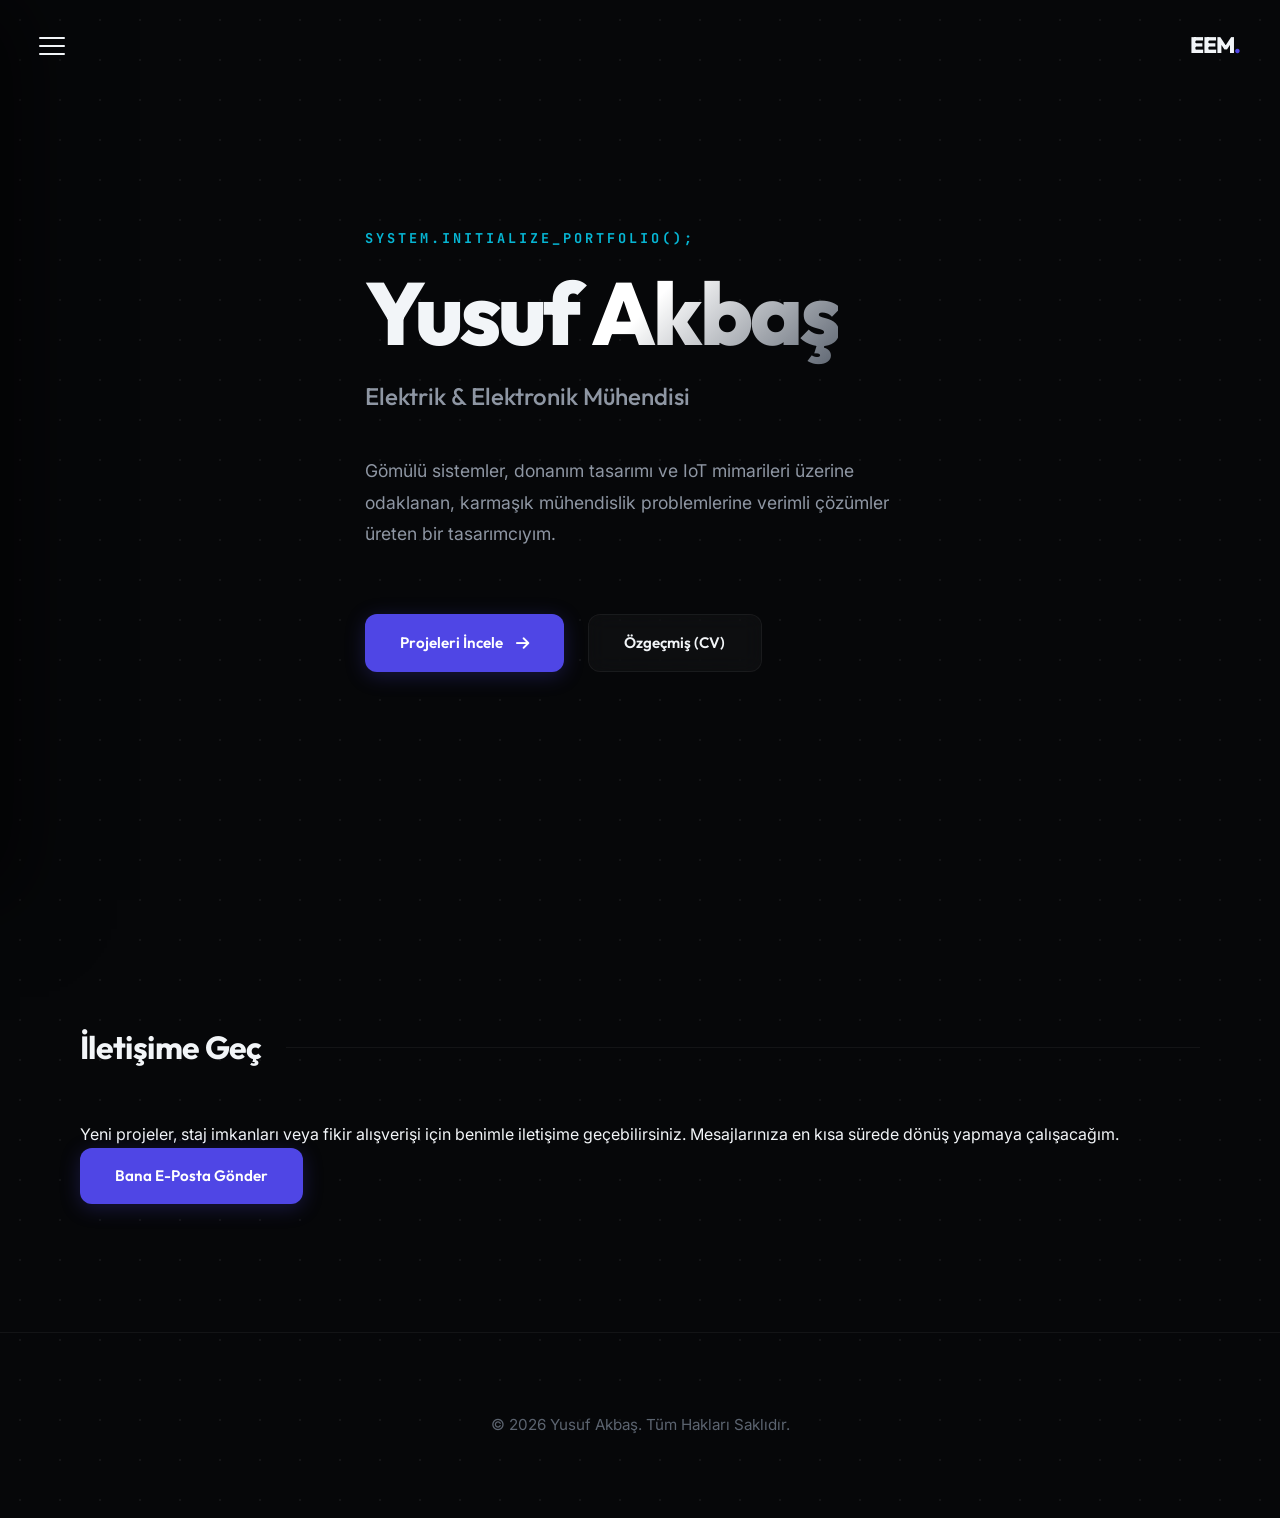
==== commit 280c48be: "Simplified home page and premium touch-ups" ====
--- a/index.html
+++ b/index.html
@@ -88,36 +88,6 @@
             </div>
         </section>
 
-        <section id="highlights" class="section" style="padding-top:2rem;">
-            <div class="container">
-                <div class="two-cols">
-                    <div>
-                        <h2 class="section-title">Öne Çıkan Proje</h2>
-                        <article class="project-card">
-                            <div class="project-content">
-                                <h3>Akıllı Ev Otomasyon Modülü</h3>
-                                <p>ESP32 tabanlı, Wi-Fi kontrollü devrenin şema tasarımı, PCB dizgisi ve gömülü yazılımları.</p>
-                                <div class="skill-tags">
-                                    <span>C++</span>
-                                    <span>IoT</span>
-                                </div>
-                                <a href="projects.html?category=iot" class="btn btn-secondary" style="margin-top: 1.5rem; border:none; padding:0; color:var(--accent-primary);">Detayları İncele &rarr;</a>
-                            </div>
-                        </article>
-                    </div>
-                    
-                    <div>
-                        <h2 class="section-title">Son Makale</h2>
-                        <article class="blog-card">
-                            <span class="date">18 Mart 2026</span>
-                            <h3><a href="blog.html">Mikrodenetleyici Seçim Rehberi</a></h3>
-                            <p>Performans, maliyet ve takım desteği açısından platformların (STM32, ESP32, Arduino) analizi ve kullanım senaryoları.</p>
-                            <a href="blog.html" class="btn btn-secondary" style="margin-top: 1.5rem; border:none; padding:0; color:var(--accent-primary);">Devamını Oku &rarr;</a>
-                        </article>
-                    </div>
-                </div>
-            </div>
-        </section>
 
         <section id="contact" class="section">
             <div class="container text-center">
--- a/style.css
+++ b/style.css
@@ -82,7 +82,7 @@
     top: 0; left: 0; width: 100%;
     padding: 1.5rem 2.5rem;
     display: flex; justify-content: space-between; align-items: center;
-    z-index: 1000;
+    z-index: 10005;
     background: transparent;
     transition: background var(--transition-premium), backdrop-filter var(--transition-premium);
 }
@@ -92,13 +92,16 @@
     border-bottom: 1px solid var(--border-subtle);
 }
 .menu-toggle {
-    display: flex; flex-direction: column; gap: 7px; cursor: pointer; z-index: 1001;
+    display: flex; flex-direction: column; justify-content: center; align-items: center;
+    width: 44px; height: 44px; gap: 6px; cursor: pointer; z-index: 10001; 
+    margin-left: -10px; /* Offset the padding for alignment */
 }
 .menu-toggle .line {
-    width: 28px; height: 2px;
+    width: 26px; height: 2px;
     background-color: var(--text-primary);
     border-radius: 4px;
     transition: var(--transition-premium);
+    pointer-events: none; /* Let clicks pass to the container */
 }
 .menu-toggle:hover .line { background-color: var(--accent-secondary); }
 .logo { font-size: 1.4rem; font-weight: 800; font-family: var(--font-heading); letter-spacing: -1px; }
@@ -110,12 +113,12 @@
     background-color: var(--bg-glass);
     backdrop-filter: blur(25px);
     border-right: 1px solid var(--border-subtle);
-    z-index: 1002; padding: 3rem 2.5rem;
+    z-index: 10002; padding: 3rem 2.5rem;
     display: flex; flex-direction: column;
-    transition: transform var(--transition-premium);
+    transition: left var(--transition-premium), transform var(--transition-premium);
     box-shadow: 20px 0 80px rgba(0,0,0,0.6);
 }
-.sidebar.active { transform: translateX(320px); }
+.sidebar.active { left: 0; }
 .sidebar-header {
     display: flex; justify-content: space-between; align-items: center; margin-bottom: 4rem;
 }
@@ -168,7 +171,7 @@
 .overlay {
     position: fixed; top: 0; left: 0; width: 100vw; height: 100vh;
     background: rgba(0,0,0,0.4); backdrop-filter: blur(8px);
-    z-index: 1001; opacity: 0; visibility: hidden; transition: var(--transition-premium);
+    z-index: 10001; opacity: 0; visibility: hidden; transition: var(--transition-premium);
 }
 .overlay.active { opacity: 1; visibility: visible; }
 
@@ -186,7 +189,10 @@
 
 /* Hero Section */
 .hero-section {
-    min-height: 100vh; display: flex; align-items: center; padding-top: 4rem;
+    min-height: 100vh;
+    display: flex;
+    align-items: center;
+    justify-content: center;
 }
 .greeting { 
     color: var(--accent-secondary); 
